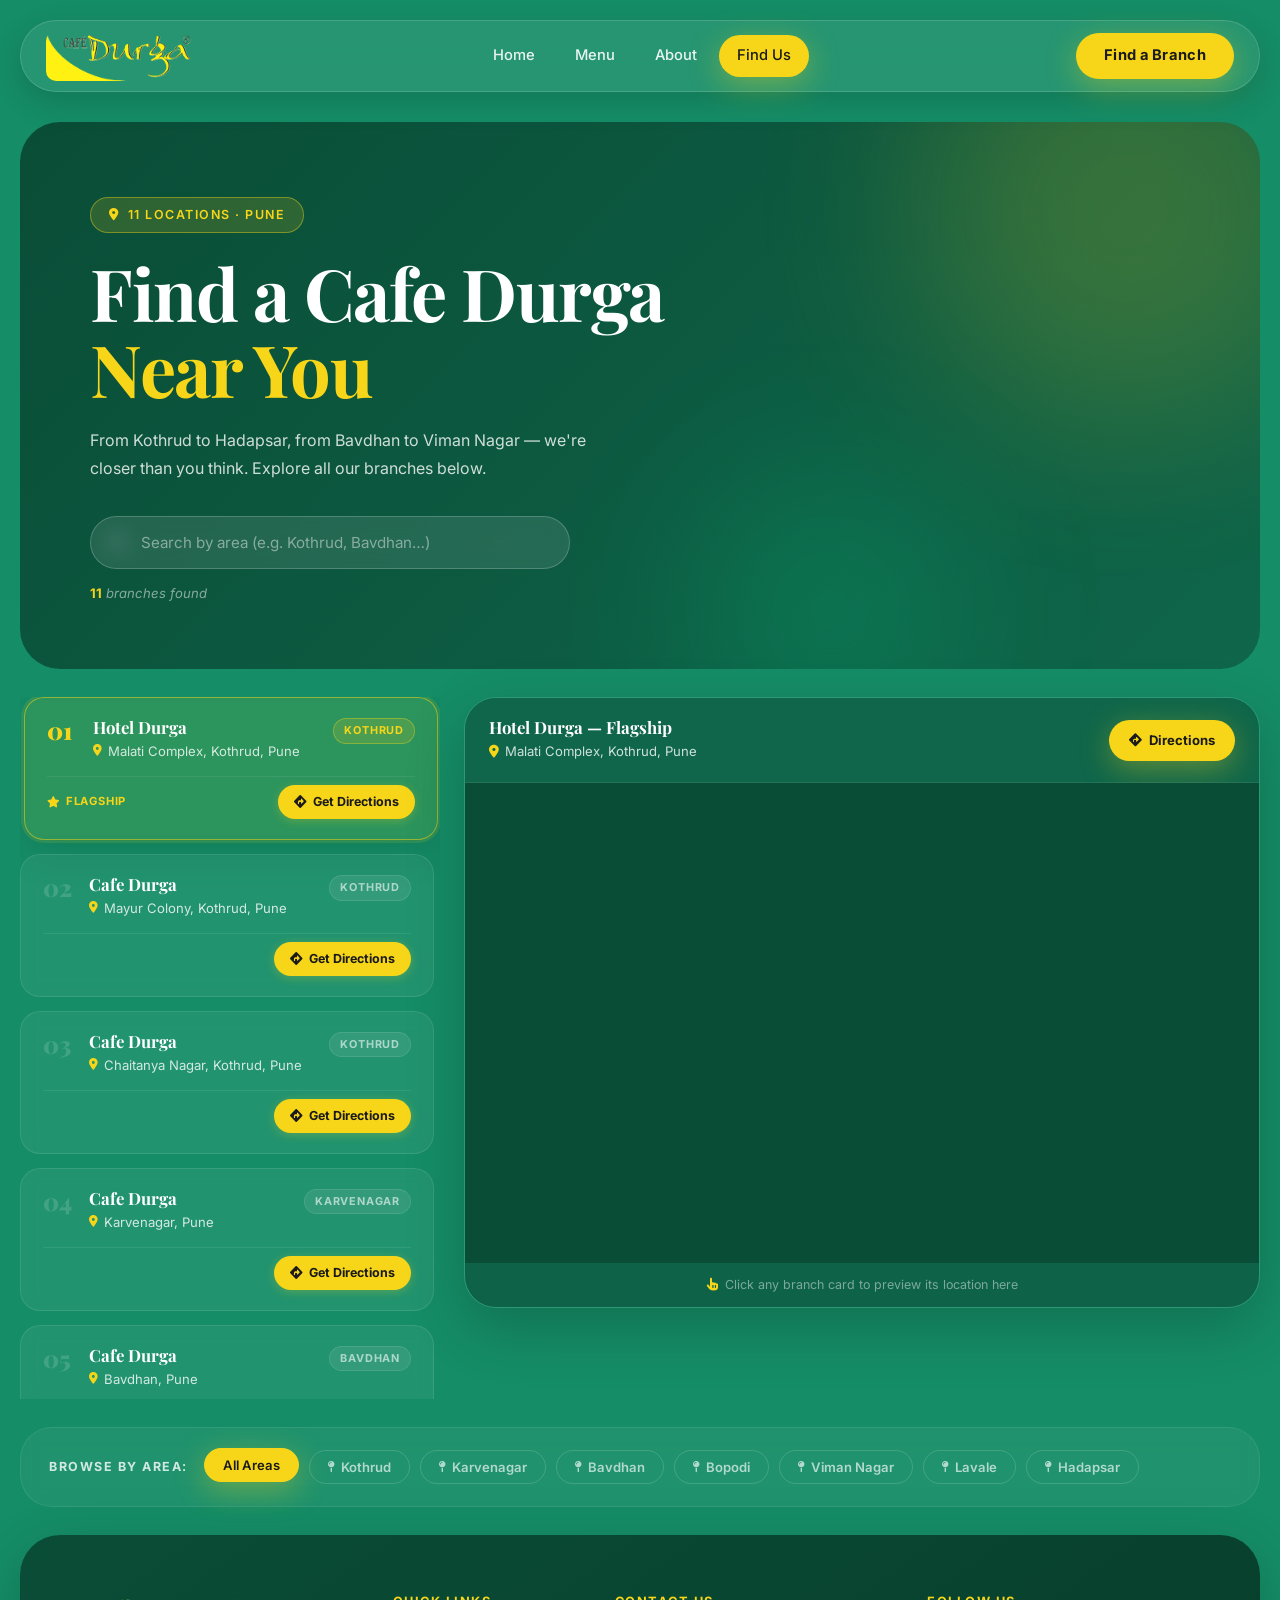
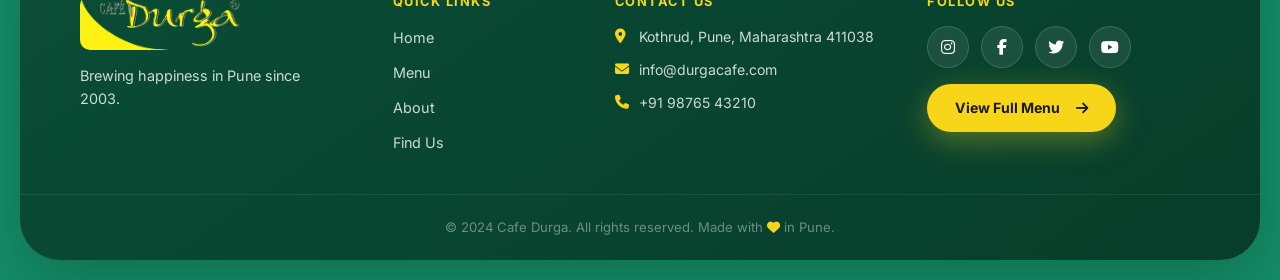
==== location.html @ ba6e6e76 "Fix location.html loading issues and branch card visibility" ====
<!DOCTYPE html>
<html lang="en">

<head>
    <meta charset="UTF-8">
    <meta name="viewport" content="width=device-width, initial-scale=1.0">
    <title>Find Us — Cafe Durga | 11 Branches Across Pune</title>
    <meta name="description"
        content="Find a Cafe Durga branch near you. We have 11 locations across Pune — Kothrud, Karvenagar, Bavdhan, Bopodi, Viman Nagar, Hadapsar and more.">
    <link rel="stylesheet" href="https://cdnjs.cloudflare.com/ajax/libs/font-awesome/6.4.0/css/all.min.css">
    <link rel="stylesheet" href="styles.css">
    <link rel="stylesheet" href="locations.css">
</head>

<body>

    <div class="container">

        <!-- HEADER -->
        <header class="top-header" id="topHeader">
            <div class="nav-logo">
                <img src="logo 2.png" alt="Cafe Durga Logo" onerror="this.src='images/cafe_durga_logo.png'">
            </div>
            <nav class="nav-links">
                <a href="index.html">Home</a>
                <a href="menu.html">Menu</a>
                <a href="index.html#about">About</a>
                <a href="locations.html" class="nav-active">Find Us</a>
            </nav>
            <a href="#branch-list" class="nav-btn">Find a Branch</a>
            <button class="mobile-menu-btn" id="mobileMenuBtn" aria-label="Open mobile menu">
                <i class="fa-solid fa-bars"></i>
            </button>
        </header>

        <!-- PAGE HERO -->
        <section class="loc-hero reveal">
            <div class="loc-hero-content">
                <span class="loc-hero-tag">
                    <i class="fa-solid fa-location-dot"></i> 11 Locations · Pune
                </span>
                <h1 class="loc-hero-title">Find a Cafe Durga<br><span class="yellow-text">Near You</span></h1>
                <p class="loc-hero-sub">
                    From Kothrud to Hadapsar, from Bavdhan to Viman Nagar — we're closer than you think. Explore all our branches below.
                </p>
                <!-- Search Bar -->
                <div class="loc-search-wrap">
                    <i class="fa-solid fa-magnifying-glass loc-search-icon"></i>
                    <input
                        type="text"
                        id="branchSearch"
                        class="loc-search-input"
                        placeholder="Search by area (e.g. Kothrud, Bavdhan…)"
                        autocomplete="off"
                    >
                    <button class="loc-search-clear" id="searchClear" aria-label="Clear search">
                        <i class="fa-solid fa-xmark"></i>
                    </button>
                </div>
                <p class="loc-branch-count"><span id="visibleCount">11</span> branches found</p>
            </div>
            <div class="loc-hero-orb orb-a"></div>
            <div class="loc-hero-orb orb-b"></div>
        </section>

        <!-- MAIN LAYOUT: MAP + BRANCH LIST -->
        <div class="loc-layout" id="branch-list">

            <!-- LEFT: BRANCH CARDS -->
            <aside class="branch-list" id="branchList">

                <div class="branch-card active reveal" data-index="0"
                    data-query="Hotel+Durga+Malati+Complex+Kothrud+Pune"
                    data-directions="Hotel Durga, Malati Complex, Kothrud, Pune"
                    data-area="Kothrud">
                    <div class="branch-card-header">
                        <div class="branch-number">01</div>
                        <div class="branch-info">
                            <h3>Hotel Durga</h3>
                            <p class="branch-address">
                                <i class="fa-solid fa-location-dot"></i>
                                Malati Complex, Kothrud, Pune
                            </p>
                        </div>
                        <span class="branch-area-tag">Kothrud</span>
                    </div>
                    <div class="branch-card-footer">
                        <span class="branch-hq-badge"><i class="fa-solid fa-star"></i> Flagship</span>
                        <a class="branch-directions-btn"
                            href="https://www.google.com/maps/dir/?api=1&destination=Hotel+Durga+Malati+Complex+Kothrud+Pune"
                            target="_blank" rel="noopener">
                            <i class="fa-solid fa-diamond-turn-right"></i> Get Directions
                        </a>
                    </div>
                </div>

                <div class="branch-card reveal" data-index="1"
                    data-query="Cafe+Durga+Mayur+Colony+Kothrud+Pune"
                    data-directions="Cafe Durga, Mayur Colony, Kothrud, Pune"
                    data-area="Kothrud">
                    <div class="branch-card-header">
                        <div class="branch-number">02</div>
                        <div class="branch-info">
                            <h3>Cafe Durga</h3>
                            <p class="branch-address">
                                <i class="fa-solid fa-location-dot"></i>
                                Mayur Colony, Kothrud, Pune
                            </p>
                        </div>
                        <span class="branch-area-tag">Kothrud</span>
                    </div>
                    <div class="branch-card-footer">
                        <a class="branch-directions-btn"
                            href="https://www.google.com/maps/dir/?api=1&destination=Cafe+Durga+Mayur+Colony+Kothrud+Pune"
                            target="_blank" rel="noopener">
                            <i class="fa-solid fa-diamond-turn-right"></i> Get Directions
                        </a>
                    </div>
                </div>

                <div class="branch-card reveal" data-index="2"
                    data-query="Cafe+Durga+Chaitanya+Nagar+Kothrud+Pune"
                    data-directions="Cafe Durga, Chaitanya Nagar, Kothrud, Pune"
                    data-area="Kothrud">
                    <div class="branch-card-header">
                        <div class="branch-number">03</div>
                        <div class="branch-info">
                            <h3>Cafe Durga</h3>
                            <p class="branch-address">
                                <i class="fa-solid fa-location-dot"></i>
                                Chaitanya Nagar, Kothrud, Pune
                            </p>
                        </div>
                        <span class="branch-area-tag">Kothrud</span>
                    </div>
                    <div class="branch-card-footer">
                        <a class="branch-directions-btn"
                            href="https://www.google.com/maps/dir/?api=1&destination=Cafe+Durga+Chaitanya+Nagar+Kothrud+Pune"
                            target="_blank" rel="noopener">
                            <i class="fa-solid fa-diamond-turn-right"></i> Get Directions
                        </a>
                    </div>
                </div>

                <div class="branch-card reveal" data-index="3"
                    data-query="Cafe+Durga+Karvenagar+Pune"
                    data-directions="Cafe Durga, Karvenagar, Pune"
                    data-area="Karvenagar">
                    <div class="branch-card-header">
                        <div class="branch-number">04</div>
                        <div class="branch-info">
                            <h3>Cafe Durga</h3>
                            <p class="branch-address">
                                <i class="fa-solid fa-location-dot"></i>
                                Karvenagar, Pune
                            </p>
                        </div>
                        <span class="branch-area-tag">Karvenagar</span>
                    </div>
                    <div class="branch-card-footer">
                        <a class="branch-directions-btn"
                            href="https://www.google.com/maps/dir/?api=1&destination=Cafe+Durga+Karvenagar+Pune"
                            target="_blank" rel="noopener">
                            <i class="fa-solid fa-diamond-turn-right"></i> Get Directions
                        </a>
                    </div>
                </div>

                <div class="branch-card reveal" data-index="4"
                    data-query="Cafe+Durga+Bavdhan+Pune"
                    data-directions="Cafe Durga, Bavdhan, Pune"
                    data-area="Bavdhan">
                    <div class="branch-card-header">
                        <div class="branch-number">05</div>
                        <div class="branch-info">
                            <h3>Cafe Durga</h3>
                            <p class="branch-address">
                                <i class="fa-solid fa-location-dot"></i>
                                Bavdhan, Pune
                            </p>
                        </div>
                        <span class="branch-area-tag">Bavdhan</span>
                    </div>
                    <div class="branch-card-footer">
                        <a class="branch-directions-btn"
                            href="https://www.google.com/maps/dir/?api=1&destination=Cafe+Durga+Bavdhan+Pune"
                            target="_blank" rel="noopener">
                            <i class="fa-solid fa-diamond-turn-right"></i> Get Directions
                        </a>
                    </div>
                </div>

                <div class="branch-card reveal" data-index="5"
                    data-query="Cafe+Durga+Rambaug+Colony+Kothrud+Pune"
                    data-directions="Cafe Durga, Rambaug Colony, Kothrud, Pune"
                    data-area="Kothrud">
                    <div class="branch-card-header">
                        <div class="branch-number">06</div>
                        <div class="branch-info">
                            <h3>Cafe Durga</h3>
                            <p class="branch-address">
                                <i class="fa-solid fa-location-dot"></i>
                                Rambaug Colony, Kothrud, Pune
                            </p>
                        </div>
                        <span class="branch-area-tag">Kothrud</span>
                    </div>
                    <div class="branch-card-footer">
                        <a class="branch-directions-btn"
                            href="https://www.google.com/maps/dir/?api=1&destination=Cafe+Durga+Rambaug+Colony+Kothrud+Pune"
                            target="_blank" rel="noopener">
                            <i class="fa-solid fa-diamond-turn-right"></i> Get Directions
                        </a>
                    </div>
                </div>

                <div class="branch-card reveal" data-index="6"
                    data-query="Cafe+Durga+Bopodi+Pune"
                    data-directions="Cafe Durga, Bopodi, Pune"
                    data-area="Bopodi">
                    <div class="branch-card-header">
                        <div class="branch-number">07</div>
                        <div class="branch-info">
                            <h3>Cafe Durga</h3>
                            <p class="branch-address">
                                <i class="fa-solid fa-location-dot"></i>
                                Bopodi, Pune
                            </p>
                        </div>
                        <span class="branch-area-tag">Bopodi</span>
                    </div>
                    <div class="branch-card-footer">
                        <a class="branch-directions-btn"
                            href="https://www.google.com/maps/dir/?api=1&destination=Cafe+Durga+Bopodi+Pune"
                            target="_blank" rel="noopener">
                            <i class="fa-solid fa-diamond-turn-right"></i> Get Directions
                        </a>
                    </div>
                </div>

                <div class="branch-card reveal" data-index="7"
                    data-query="Durga+Cafe+Viman+Nagar+Pune"
                    data-directions="Durga Cafe, Viman Nagar, Pune"
                    data-area="Viman Nagar">
                    <div class="branch-card-header">
                        <div class="branch-number">08</div>
                        <div class="branch-info">
                            <h3>Durga Cafe</h3>
                            <p class="branch-address">
                                <i class="fa-solid fa-location-dot"></i>
                                Viman Nagar, Pune
                            </p>
                        </div>
                        <span class="branch-area-tag">Viman Nagar</span>
                    </div>
                    <div class="branch-card-footer">
                        <a class="branch-directions-btn"
                            href="https://www.google.com/maps/dir/?api=1&destination=Durga+Cafe+Viman+Nagar+Pune"
                            target="_blank" rel="noopener">
                            <i class="fa-solid fa-diamond-turn-right"></i> Get Directions
                        </a>
                    </div>
                </div>

                <div class="branch-card reveal" data-index="8"
                    data-query="Cafe+Durga+Sahawas+Society+Karvenagar+Pune"
                    data-directions="Cafe Durga, Sahawas Society, Karvenagar, Pune"
                    data-area="Karvenagar">
                    <div class="branch-card-header">
                        <div class="branch-number">09</div>
                        <div class="branch-info">
                            <h3>Cafe Durga</h3>
                            <p class="branch-address">
                                <i class="fa-solid fa-location-dot"></i>
                                Sahawas Society, Karvenagar, Pune
                            </p>
                        </div>
                        <span class="branch-area-tag">Karvenagar</span>
                    </div>
                    <div class="branch-card-footer">
                        <a class="branch-directions-btn"
                            href="https://www.google.com/maps/dir/?api=1&destination=Cafe+Durga+Sahawas+Society+Karvenagar+Pune"
                            target="_blank" rel="noopener">
                            <i class="fa-solid fa-diamond-turn-right"></i> Get Directions
                        </a>
                    </div>
                </div>

                <div class="branch-card reveal" data-index="9"
                    data-query="Cafe+Durga+Symbiosis+Lavale+Road+Pune"
                    data-directions="Cafe Durga, Symbiosis Lavale Road, Pune"
                    data-area="Lavale">
                    <div class="branch-card-header">
                        <div class="branch-number">10</div>
                        <div class="branch-info">
                            <h3>Cafe Durga</h3>
                            <p class="branch-address">
                                <i class="fa-solid fa-location-dot"></i>
                                Symbiosis Lavale Road, Pune
                            </p>
                        </div>
                        <span class="branch-area-tag">Lavale</span>
                    </div>
                    <div class="branch-card-footer">
                        <a class="branch-directions-btn"
                            href="https://www.google.com/maps/dir/?api=1&destination=Cafe+Durga+Symbiosis+Lavale+Road+Pune"
                            target="_blank" rel="noopener">
                            <i class="fa-solid fa-diamond-turn-right"></i> Get Directions
                        </a>
                    </div>
                </div>

                <div class="branch-card reveal" data-index="10"
                    data-query="Cafe+Durga+Hadapsar+Pune"
                    data-directions="Cafe Durga, Hadapsar, Pune"
                    data-area="Hadapsar">
                    <div class="branch-card-header">
                        <div class="branch-number">11</div>
                        <div class="branch-info">
                            <h3>Cafe Durga</h3>
                            <p class="branch-address">
                                <i class="fa-solid fa-location-dot"></i>
                                Hadapsar, Pune
                            </p>
                        </div>
                        <span class="branch-area-tag">Hadapsar</span>
                    </div>
                    <div class="branch-card-footer">
                        <a class="branch-directions-btn"
                            href="https://www.google.com/maps/dir/?api=1&destination=Cafe+Durga+Hadapsar+Pune"
                            target="_blank" rel="noopener">
                            <i class="fa-solid fa-diamond-turn-right"></i> Get Directions
                        </a>
                    </div>
                </div>

                <!-- No results -->
                <div class="no-results" id="noResults" style="display:none;">
                    <i class="fa-solid fa-magnifying-glass-minus"></i>
                    <p>No branches found for "<span id="searchTerm"></span>"</p>
                    <small>Try searching for Kothrud, Bavdhan, Hadapsar etc.</small>
                </div>

            </aside>

            <!-- RIGHT: GOOGLE MAP -->
            <div class="map-panel">
                <div class="map-sticky">
                    <div class="map-header">
                        <div class="map-header-info">
                            <h3 id="mapBranchName">Hotel Durga — Flagship</h3>
                            <p id="mapBranchAddr"><i class="fa-solid fa-location-dot"></i> Malati Complex, Kothrud, Pune</p>
                        </div>
                        <a id="mapDirectionsLink"
                            href="https://www.google.com/maps/dir/?api=1&destination=Hotel+Durga+Malati+Complex+Kothrud+Pune"
                            target="_blank" rel="noopener" class="map-directions-pill">
                            <i class="fa-solid fa-diamond-turn-right"></i> Directions
                        </a>
                    </div>
                    <div class="map-frame-wrap">
                        <iframe
                            id="googleMapIframe"
                            title="Cafe Durga Location Map"
                            src="https://maps.google.com/maps?q=Hotel+Durga+Malati+Complex+Kothrud+Pune&output=embed&hl=en&z=16"
                            loading="lazy"
                            referrerpolicy="no-referrer-when-downgrade"
                            allowfullscreen>
                        </iframe>
                        <div class="map-loading-overlay" id="mapLoader">
                            <div class="map-spinner"></div>
                        </div>
                    </div>
                    <p class="map-tip">
                        <i class="fa-solid fa-hand-pointer"></i>
                        Click any branch card to preview its location here
                    </p>
                </div>
            </div>

        </div>

        <!-- AREA QUICK FILTER CHIPS -->
        <section class="area-chips-section reveal">
            <p class="area-chips-label">Browse by area:</p>
            <div class="area-chips">
                <button class="area-chip active" data-area="all" id="chip-all">All Areas</button>
                <button class="area-chip" data-area="Kothrud" id="chip-kothrud">
                    <i class="fa-solid fa-map-pin"></i> Kothrud
                </button>
                <button class="area-chip" data-area="Karvenagar" id="chip-karvenagar">
                    <i class="fa-solid fa-map-pin"></i> Karvenagar
                </button>
                <button class="area-chip" data-area="Bavdhan" id="chip-bavdhan">
                    <i class="fa-solid fa-map-pin"></i> Bavdhan
                </button>
                <button class="area-chip" data-area="Bopodi" id="chip-bopodi">
                    <i class="fa-solid fa-map-pin"></i> Bopodi
                </button>
                <button class="area-chip" data-area="Viman Nagar" id="chip-viman">
                    <i class="fa-solid fa-map-pin"></i> Viman Nagar
                </button>
                <button class="area-chip" data-area="Lavale" id="chip-lavale">
                    <i class="fa-solid fa-map-pin"></i> Lavale
                </button>
                <button class="area-chip" data-area="Hadapsar" id="chip-hadapsar">
                    <i class="fa-solid fa-map-pin"></i> Hadapsar
                </button>
            </div>
        </section>

        <!-- FOOTER -->
        <footer class="site-footer">
            <div class="footer-top reveal">
                <div class="footer-brand">
                    <img src="logo 2.png" alt="Cafe Durga Logo" class="footer-logo"
                        onerror="this.src='images/cafe_durga_logo.png'">
                    <p class="footer-tagline">Brewing happiness in Pune since 2003.</p>
                </div>
                <div class="footer-links-group">
                    <h5>Quick Links</h5>
                    <a href="index.html">Home</a>
                    <a href="menu.html">Menu</a>
                    <a href="index.html#about">About</a>
                    <a href="locations.html">Find Us</a>
                </div>
                <div class="footer-contact-group">
                    <h5>Contact Us</h5>
                    <p><i class="fa-solid fa-location-dot"></i> Kothrud, Pune, Maharashtra 411038</p>
                    <p><i class="fa-solid fa-envelope"></i> info@durgacafe.com</p>
                    <p><i class="fa-solid fa-phone"></i> +91 98765 43210</p>
                </div>
                <div class="footer-social-group">
                    <h5>Follow Us</h5>
                    <div class="social-icons">
                        <a href="#" class="social-circle" aria-label="Instagram"><i class="fa-brands fa-instagram"></i></a>
                        <a href="#" class="social-circle" aria-label="Facebook"><i class="fa-brands fa-facebook-f"></i></a>
                        <a href="#" class="social-circle" aria-label="Twitter"><i class="fa-brands fa-twitter"></i></a>
                        <a href="#" class="social-circle" aria-label="YouTube"><i class="fa-brands fa-youtube"></i></a>
                    </div>
                    <a href="menu.html" class="btn-footer">View Full Menu
                        <i class="fa-solid fa-arrow-right" style="margin-left: 8px;"></i></a>
                </div>
            </div>
            <div class="footer-bottom">
                <p>&copy; 2024 Cafe Durga. All rights reserved. Made with
                    <i class="fa-solid fa-heart" style="color:#F7D619;"></i> in Pune.
                </p>
            </div>
        </footer>

    </div>

    <!-- Mobile Navigation Overlay -->
    <div class="mobile-nav-overlay" id="mobileNavOverlay" style="display: none;">
        <div class="mobile-links">
            <button class="close-mobile-nav" id="closeMobileNav">&times;</button>
            <a href="index.html">Home</a>
            <a href="menu.html">Menu</a>
            <a href="index.html#about">About</a>
            <a href="locations.html">Find Us</a>
        </div>
    </div>

    <!-- Back to Top Button -->
    <button class="back-to-top" id="backToTop" aria-label="Back to top">
        <i class="fa-solid fa-chevron-up"></i>
    </button>

    <script src="app.js"></script>
    <script src="locations.js"></script>
</body>

</html>
---- styles.css ----
/* ==========================================================================
   CAFE DURGA — PREMIUM REDESIGN v2.0
   ========================================================================== */

@import url('https://fonts.googleapis.com/css2?family=Inter:wght@300;400;500;600;700&family=Playfair+Display:ital,wght@0,400;0,600;0,700;0,900;1,400;1,700&display=swap');

:root {
    --bg-main: #158D66;
    --brand-yellow: #F7D619;
    --brand-yellow-dark: #d4b800;

    --text-light: #ffffff;
    --text-muted: rgba(255, 255, 255, 0.80);
    --text-dark: #1a1a1a;

    --card-bg-light: #ffffff;
    --card-bg-dark: #0f664a;
    --card-bg-darker: #0a4d37;

    --font-heading: 'Playfair Display', serif;
    --font-body: 'Inter', sans-serif;

    --border-radius-xl: 40px;
    --border-radius-lg: 32px;
    --border-radius-md: 20px;
    --border-radius-sm: 12px;
    --border-radius-pill: 100px;

    --shadow-soft: 0 10px 40px rgba(0, 0, 0, 0.12);
    --shadow-medium: 0 20px 60px rgba(0, 0, 0, 0.2);
    --shadow-strong: 0 30px 80px rgba(0, 0, 0, 0.35);
    --shadow-yellow: 0 8px 30px rgba(247, 214, 25, 0.35);

    --transition-smooth: all 0.35s cubic-bezier(0.25, 0.46, 0.45, 0.94);
    --transition-bounce: all 0.4s cubic-bezier(0.175, 0.885, 0.32, 1.275);
}

/* =========================================
   RESET & BASE
   ========================================= */
* {
    margin: 0;
    padding: 0;
    box-sizing: border-box;
}

html {
    scroll-behavior: smooth;
}

body {
    font-family: var(--font-body);
    color: var(--text-light);
    background-color: var(--bg-main);
    line-height: 1.6;
    padding: 20px;
    overflow-x: hidden;
}

a {
    text-decoration: none;
    color: inherit;
}

ul {
    list-style: none;
}

.container {
    max-width: 1400px;
    margin: 0 auto;
}

/* =========================================
   TYPOGRAPHY
   ========================================= */
h1, h2, h3, h4, h5 {
    font-family: var(--font-heading);
    font-weight: 700;
    line-height: 1.15;
}

/* =========================================
   SCROLL REVEAL ANIMATION
   ========================================= */
.reveal {
    opacity: 0;
    transform: translateY(30px);
    transition: opacity 0.7s ease, transform 0.7s ease;
}

.reveal.visible {
    opacity: 1;
    transform: translateY(0);
}

/* =========================================
   NAVIGATION (HEADER)
   ========================================= */
.top-header {
    position: sticky;
    top: 10px;
    z-index: 1000;
    display: flex;
    justify-content: space-between;
    align-items: center;
    padding: 10px 25px;
    background: rgba(255, 255, 255, 0.08);
    backdrop-filter: blur(20px);
    -webkit-backdrop-filter: blur(20px);
    border: 1px solid rgba(255, 255, 255, 0.15);
    border-radius: var(--border-radius-pill);
    box-shadow: 0 10px 30px rgba(0, 0, 0, 0.15);
    margin-bottom: 30px;
    transition: var(--transition-smooth);
}

.top-header.scrolled {
    background: rgba(15, 102, 74, 0.92);
    border: 1px solid rgba(255, 255, 255, 0.1);
    box-shadow: 0 15px 50px rgba(0, 0, 0, 0.25);
}

.nav-logo {
    display: flex;
    align-items: center;
}

.nav-logo img {
    height: 50px;
    object-fit: contain;
    border-radius: 10px;
    transition: var(--transition-bounce);
}

.nav-logo img:hover {
    transform: scale(1.08);
}

.nav-links {
    display: flex;
    gap: 4px;
}

.nav-links a {
    font-size: 0.92rem;
    font-weight: 500;
    color: rgba(255, 255, 255, 0.9);
    padding: 9px 18px;
    border-radius: var(--border-radius-pill);
    transition: var(--transition-smooth);
    position: relative;
}

.nav-links a:hover {
    color: var(--text-dark);
    background-color: var(--brand-yellow);
    box-shadow: var(--shadow-yellow);
    transform: translateY(-2px);
}

.nav-btn {
    background-color: var(--brand-yellow);
    color: var(--text-dark);
    padding: 11px 28px;
    border-radius: var(--border-radius-pill);
    font-size: 0.92rem;
    font-weight: 700;
    transition: var(--transition-bounce);
    box-shadow: var(--shadow-yellow);
    letter-spacing: 0.3px;
}

.nav-btn:hover {
    background-color: #fff;
    color: var(--text-dark);
    transform: scale(1.06) translateY(-2px);
    box-shadow: 0 8px 30px rgba(255, 255, 255, 0.35);
}

.mobile-menu-btn {
    display: none;
    background: none;
    border: none;
    font-size: 1.4rem;
    cursor: pointer;
    color: var(--text-light);
    padding: 8px;
}

/* =========================================
   HERO SECTION
   ========================================= */
.hero-wrapper {
    position: relative;
    width: 100%;
    height: 88vh;
    min-height: 550px;
    border-radius: var(--border-radius-xl);
    overflow: hidden;
    margin-bottom: 24px;
    background-color: var(--card-bg-dark);
}

.hero-bg-image {
    position: absolute;
    top: 0;
    left: 0;
    width: 100%;
    height: 100%;
    object-fit: cover;
    opacity: 0.55;
    transform: scale(1.05);
    transition: transform 8s ease;
}

.hero-wrapper:hover .hero-bg-image {
    transform: scale(1.0);
}

.hero-overlay {
    position: absolute;
    top: 0; left: 0;
    width: 100%; height: 100%;
    background: linear-gradient(
        125deg,
        rgba(10, 60, 40, 0.92) 0%,
        rgba(15, 102, 74, 0.65) 45%,
        rgba(10, 60, 40, 0.3) 100%
    );
}

/* Decorative glowing orbs */
.hero-orb {
    position: absolute;
    border-radius: 50%;
    filter: blur(80px);
    opacity: 0.25;
    pointer-events: none;
}

.hero-orb-1 {
    width: 400px;
    height: 400px;
    background: var(--brand-yellow);
    top: -100px;
    right: 100px;
    animation: orbFloat 8s ease-in-out infinite;
}

.hero-orb-2 {
    width: 300px;
    height: 300px;
    background: #00ffaa;
    bottom: -50px;
    right: 30%;
    animation: orbFloat 10s ease-in-out infinite reverse;
}

@keyframes orbFloat {
    0%, 100% { transform: translateY(0) scale(1); }
    50% { transform: translateY(-30px) scale(1.1); }
}

.hero-content {
    position: relative;
    z-index: 10;
    display: flex;
    flex-direction: column;
    justify-content: center;
    height: 100%;
    max-width: 680px;
    padding-left: 70px;
    color: #fff;
}

.hero-tag {
    background: rgba(247, 214, 25, 0.2);
    border: 1px solid rgba(247, 214, 25, 0.5);
    color: var(--brand-yellow);
    padding: 7px 18px;
    border-radius: var(--border-radius-pill);
    font-size: 0.78rem;
    letter-spacing: 1.5px;
    text-transform: uppercase;
    font-weight: 600;
    display: inline-flex;
    align-items: center;
    align-self: flex-start;
    margin-bottom: 24px;
    backdrop-filter: blur(8px);
}

.hero-title {
    font-size: 6rem;
    margin-bottom: 24px;
    letter-spacing: -2px;
    line-height: 1.0;
}

.hero-static {
    display: block;
    color: var(--text-light);
}

.hero-animated-word {
    display: block;
    color: var(--brand-yellow);
    transition: opacity 0.4s ease, transform 0.4s ease;
    min-height: 1.1em;
}

.hero-animated-word.fade-out {
    opacity: 0;
    transform: translateY(10px);
}

.hero-subtitle {
    font-size: 1.05rem;
    font-weight: 300;
    line-height: 1.85;
    margin-bottom: 44px;
    opacity: 0.88;
    font-family: var(--font-body);
    max-width: 520px;
}

.hero-cta-group {
    display: flex;
    gap: 16px;
    align-items: center;
    flex-wrap: wrap;
}

.btn-primary {
    background-color: var(--brand-yellow);
    color: var(--text-dark);
    padding: 16px 36px;
    border-radius: var(--border-radius-pill);
    font-size: 0.95rem;
    font-weight: 700;
    display: inline-flex;
    align-items: center;
    gap: 10px;
    transition: var(--transition-bounce);
    box-shadow: var(--shadow-yellow);
}

.btn-primary:hover {
    transform: translateY(-4px) scale(1.04);
    background-color: #fff;
    box-shadow: 0 12px 35px rgba(255, 255, 255, 0.35);
}

.btn-outline {
    background: rgba(255, 255, 255, 0.08);
    color: #fff;
    padding: 16px 36px;
    border-radius: var(--border-radius-pill);
    font-size: 0.95rem;
    font-weight: 600;
    display: inline-flex;
    align-items: center;
    gap: 10px;
    border: 1.5px solid rgba(255, 255, 255, 0.35);
    transition: var(--transition-smooth);
    backdrop-filter: blur(8px);
}

.btn-outline:hover {
    background: rgba(255, 255, 255, 0.18);
    border-color: rgba(255, 255, 255, 0.6);
    transform: translateY(-4px);
}

/* Scroll Indicator */
.scroll-indicator {
    position: absolute;
    bottom: 35px;
    left: 50%;
    transform: translateX(-50%);
    z-index: 10;
    display: flex;
    flex-direction: column;
    align-items: center;
    gap: 6px;
    color: rgba(255, 255, 255, 0.6);
    font-size: 0.72rem;
    letter-spacing: 2px;
    text-transform: uppercase;
    font-weight: 500;
}

.scroll-chevrons {
    display: flex;
    flex-direction: column;
    align-items: center;
    gap: -4px;
}

.scroll-chevrons i:nth-child(1) {
    animation: scrollBounce 1.5s ease-in-out infinite;
    opacity: 0.4;
    font-size: 0.85rem;
}

.scroll-chevrons i:nth-child(2) {
    animation: scrollBounce 1.5s ease-in-out infinite 0.25s;
    opacity: 0.7;
    font-size: 0.85rem;
}

@keyframes scrollBounce {
    0%, 100% { transform: translateY(0); opacity: 0.4; }
    50% { transform: translateY(5px); opacity: 1; }
}

/* =========================================
   STATS BAR
   ========================================= */
.stats-bar {
    display: flex;
    justify-content: space-around;
    align-items: center;
    background: rgba(255, 255, 255, 0.07);
    backdrop-filter: blur(16px);
    border: 1px solid rgba(255, 255, 255, 0.12);
    border-radius: var(--border-radius-lg);
    padding: 30px 40px;
    margin-bottom: 24px;
    box-shadow: var(--shadow-soft);
}

.stat-item {
    text-align: center;
    flex: 1;
}

.stat-number {
    font-family: var(--font-heading);
    font-size: 3rem;
    font-weight: 900;
    color: var(--brand-yellow);
    display: inline-block;
    line-height: 1;
}

.stat-suffix {
    font-family: var(--font-heading);
    font-size: 2rem;
    font-weight: 700;
    color: var(--brand-yellow);
    line-height: 1;
}

.stat-label {
    font-size: 0.82rem;
    color: var(--text-muted);
    text-transform: uppercase;
    letter-spacing: 1px;
    margin-top: 8px;
    font-weight: 500;
}

.stat-divider {
    width: 1px;
    height: 55px;
    background: rgba(255, 255, 255, 0.15);
}

/* =========================================
   MENU TEASER GRID (BENTO ROW 1)
   ========================================= */
.bento-grid-4 {
    display: grid;
    grid-template-columns: repeat(4, 1fr);
    gap: 20px;
    margin-bottom: 20px;
}

.bento-grid-3 {
    display: grid;
    grid-template-columns: repeat(3, 1fr);
    gap: 20px;
    margin-bottom: 24px;
}

.bento-card {
    border-radius: var(--border-radius-lg);
    overflow: hidden;
    position: relative;
    aspect-ratio: 4/5;
    background-color: var(--card-bg-dark);
    display: flex;
    flex-direction: column;
    justify-content: flex-end;
    padding: 24px;
    box-shadow: var(--shadow-soft);
    transition: var(--transition-smooth);
}

.bento-card:hover {
    transform: translateY(-6px);
    box-shadow: var(--shadow-medium);
}

.bento-card-dark {
    background: linear-gradient(145deg, var(--card-bg-dark), var(--card-bg-darker));
    color: #fff;
    justify-content: flex-end;
}

.bento-card img {
    position: absolute;
    top: 0;
    left: 0;
    width: 100%;
    height: 100%;
    object-fit: cover;
    transition: transform 0.6s ease;
}

.bento-card:hover img {
    transform: scale(1.08);
}

.bento-card-overlay {
    position: absolute;
    top: 0; left: 0;
    width: 100%; height: 100%;
    background: linear-gradient(to top, rgba(0,0,0,0.85) 0%, rgba(0,0,0,0.1) 55%, transparent 100%);
    z-index: 1;
}

.bento-card-content {
    position: relative;
    z-index: 2;
}

/* Menu Intro Card */
.menu-intro-content {
    position: relative;
    z-index: 2;
    display: flex;
    flex-direction: column;
    height: 100%;
    justify-content: flex-end;
}

.menu-eyebrow {
    font-size: 0.72rem;
    text-transform: uppercase;
    letter-spacing: 2px;
    color: var(--brand-yellow);
    font-weight: 600;
    margin-bottom: 10px;
    display: block;
}

.bento-card-dark .bento-card-title {
    font-size: 2.8rem;
    color: var(--text-light);
    margin-bottom: 12px;
    line-height: 1.0;
}

.menu-intro-desc {
    color: var(--text-muted);
    font-size: 0.88rem;
    margin-bottom: 20px;
    line-height: 1.6;
}

.btn-menu-more {
    background: var(--brand-yellow);
    color: var(--text-dark);
    padding: 10px 20px;
    border-radius: var(--border-radius-pill);
    font-size: 0.82rem;
    font-weight: 700;
    display: inline-flex;
    align-items: center;
    gap: 8px;
    align-self: flex-start;
    transition: var(--transition-bounce);
}

.btn-menu-more:hover {
    background: #fff;
    transform: scale(1.05);
}

/* Food Card Details */
.bento-card-title {
    font-size: 1.4rem;
    color: #fff;
    margin-bottom: 4px;
}

.food-badge {
    display: inline-block;
    background: var(--brand-yellow);
    color: var(--text-dark);
    font-size: 0.68rem;
    font-weight: 700;
    padding: 3px 10px;
    border-radius: var(--border-radius-pill);
    text-transform: uppercase;
    letter-spacing: 0.8px;
    margin-bottom: 8px;
}

.food-desc {
    font-size: 0.82rem;
    color: rgba(255, 255, 255, 0.75);
    margin-bottom: 10px;
    line-height: 1.5;
}

.food-price {
    display: inline-block;
    font-size: 1.1rem;
    font-weight: 700;
    color: var(--brand-yellow);
    font-family: var(--font-body);
}

/* =========================================
   ABOUT & AWARDS BENTO (BENTO ROW 2)
   ========================================= */
.bento-grid-mixed {
    display: grid;
    grid-template-columns: 1.4fr 1fr 1fr;
    grid-template-rows: auto auto;
    gap: 20px;
    margin-bottom: 24px;
}

.bento-large-image {
    grid-column: 1 / 2;
    grid-row: 1 / 3;
    display: flex;
    justify-content: center;
    align-items: center;
    background: rgba(255, 255, 255, 0.05);
    border-radius: var(--border-radius-lg);
    min-height: 520px;
    box-shadow: var(--shadow-soft);
    border: 1px solid rgba(255, 255, 255, 0.08);
    overflow: hidden;
}

/* Glowing ring wrapper */
.logo-ring-wrapper {
    position: relative;
    width: 340px;
    height: 340px;
    display: flex;
    align-items: center;
    justify-content: center;
}

.logo-ring-wrapper::before {
    content: '';
    position: absolute;
    inset: -8px;
    border-radius: 50%;
    background: conic-gradient(
        var(--brand-yellow) 0%,
        transparent 30%,
        var(--brand-yellow) 60%,
        transparent 80%,
        var(--brand-yellow) 100%
    );
    animation: spinRing 6s linear infinite;
    opacity: 0.7;
}

.logo-ring-wrapper::after {
    content: '';
    position: absolute;
    inset: -2px;
    border-radius: 50%;
    background: var(--bg-main);
}

@keyframes spinRing {
    from { transform: rotate(0deg); }
    to { transform: rotate(360deg); }
}

.logo-ring-wrapper img {
    width: 100%;
    height: 100%;
    object-fit: cover;
    border-radius: 50%;
    position: relative;
    z-index: 1;
    box-shadow: var(--shadow-strong);
    transition: var(--transition-smooth);
}

.logo-ring-wrapper img:hover {
    transform: scale(1.04);
}

/* About Text Card */
.bento-text-card {
    background-color: var(--card-bg-light);
    border-radius: var(--border-radius-lg);
    padding: 44px;
    display: flex;
    flex-direction: column;
    justify-content: center;
    box-shadow: var(--shadow-soft);
    transition: var(--transition-smooth);
}

.bento-text-card:hover {
    transform: translateY(-4px);
    box-shadow: var(--shadow-medium);
}

.about-eyebrow {
    display: inline-flex;
    align-items: center;
    gap: 8px;
    font-size: 0.78rem;
    text-transform: uppercase;
    letter-spacing: 2px;
    color: var(--bg-main);
    font-weight: 700;
    margin-bottom: 16px;
    background: rgba(21, 141, 102, 0.1);
    padding: 6px 14px;
    border-radius: var(--border-radius-pill);
    align-self: flex-start;
}

.bento-text-card h2 {
    font-size: 2.6rem;
    margin-bottom: 20px;
    color: var(--text-dark);
    line-height: 1.1;
}

.bento-text-card p {
    color: rgba(0,0,0,0.62);
    font-size: 0.92rem;
    margin-bottom: 14px;
    line-height: 1.75;
}

.about-tags {
    display: flex;
    flex-wrap: wrap;
    gap: 10px;
    margin-top: 8px;
}

.about-tag {
    display: inline-flex;
    align-items: center;
    gap: 6px;
    font-size: 0.78rem;
    font-weight: 600;
    color: var(--bg-main);
    background: rgba(21, 141, 102, 0.1);
    border: 1px solid rgba(21, 141, 102, 0.25);
    padding: 6px 14px;
    border-radius: var(--border-radius-pill);
}

.about-tag i {
    font-size: 0.7rem;
}

/* Awards Cards */
.bento-dark-text-card {
    background-color: var(--card-bg-dark);
    color: var(--text-light);
    border-radius: var(--border-radius-lg);
    padding: 36px;
    display: flex;
    flex-direction: column;
    justify-content: center;
    position: relative;
    overflow: hidden;
    box-shadow: var(--shadow-soft);
    transition: var(--transition-smooth);
}

.bento-dark-text-card:hover {
    transform: translateY(-5px);
    box-shadow: var(--shadow-medium);
}

/* shimmer effect on hover */
.bento-dark-text-card::before {
    content: '';
    position: absolute;
    top: -50%;
    left: -60%;
    width: 60%;
    height: 200%;
    background: linear-gradient(
        90deg,
        transparent,
        rgba(255, 255, 255, 0.06),
        transparent
    );
    transform: skewX(-20deg);
    transition: left 0.6s ease;
}

.bento-dark-text-card:hover::before {
    left: 130%;
}

.award-icon {
    font-size: 2rem;
    color: var(--brand-yellow);
    margin-bottom: 16px;
}

.bento-dark-text-card h4 {
    color: var(--brand-yellow);
    margin-bottom: 8px;
    font-family: var(--font-body);
    text-transform: uppercase;
    font-size: 0.73rem;
    letter-spacing: 1.5px;
    font-weight: 700;
}

.bento-dark-text-card h3 {
    font-size: 1.5rem;
    margin-bottom: 14px;
    line-height: 1.25;
}

.bento-dark-text-card p {
    font-size: 0.88rem;
    color: var(--text-muted);
    line-height: 1.7;
}

.about-intro {
    grid-column: 2 / 4;
    grid-row: 1 / 2;
}

.award-primary {
    grid-column: 2 / 3;
    grid-row: 2 / 3;
}

.award-secondary {
    grid-column: 3 / 4;
    grid-row: 2 / 3;
    background: linear-gradient(135deg, var(--brand-yellow) 0%, #e8c800 100%);
}

.award-secondary .award-icon,
.award-secondary h4,
.award-secondary h3 {
    color: var(--text-dark);
}

.award-secondary p {
    color: rgba(0,0,0,0.65);
}

/* =========================================
   FOOTER
   ========================================= */
.site-footer {
    background: linear-gradient(145deg, var(--card-bg-darker), #073d2a);
    border-radius: var(--border-radius-xl);
    margin-top: 24px;
    overflow: hidden;
    box-shadow: var(--shadow-medium);
}

.footer-top {
    display: grid;
    grid-template-columns: 1.5fr 1fr 1.5fr 1.5fr;
    gap: 40px;
    padding: 60px 60px 40px;
    border-bottom: 1px solid rgba(255, 255, 255, 0.08);
}

.footer-brand {
    display: flex;
    flex-direction: column;
    gap: 14px;
}

.footer-logo {
    height: 55px;
    object-fit: contain;
    align-self: flex-start;
    border-radius: 10px;
}

.footer-tagline {
    color: var(--text-muted);
    font-size: 0.9rem;
    line-height: 1.6;
    max-width: 220px;
}

.footer-links-group,
.footer-contact-group,
.footer-social-group {
    display: flex;
    flex-direction: column;
    gap: 12px;
}

.footer-links-group h5,
.footer-contact-group h5,
.footer-social-group h5 {
    font-family: var(--font-body);
    font-weight: 700;
    font-size: 0.8rem;
    text-transform: uppercase;
    letter-spacing: 1.5px;
    color: var(--brand-yellow);
    margin-bottom: 4px;
}

.footer-links-group a {
    color: var(--text-muted);
    font-size: 0.9rem;
    transition: color 0.3s, transform 0.3s;
    display: inline-block;
}

.footer-links-group a:hover {
    color: var(--brand-yellow);
    transform: translateX(4px);
}

.footer-contact-group p {
    color: var(--text-muted);
    font-size: 0.88rem;
    display: flex;
    align-items: flex-start;
    gap: 10px;
    line-height: 1.5;
}

.footer-contact-group p i {
    color: var(--brand-yellow);
    margin-top: 3px;
    min-width: 14px;
}

.social-icons {
    display: flex;
    gap: 12px;
    margin-bottom: 4px;
}

.social-circle {
    width: 42px;
    height: 42px;
    border-radius: 50%;
    background: rgba(255, 255, 255, 0.08);
    border: 1px solid rgba(255, 255, 255, 0.15);
    color: var(--text-light);
    display: flex;
    justify-content: center;
    align-items: center;
    font-size: 1rem;
    transition: var(--transition-bounce);
}

.social-circle:hover {
    background: var(--brand-yellow);
    color: var(--text-dark);
    border-color: var(--brand-yellow);
    transform: scale(1.15) translateY(-3px);
    box-shadow: var(--shadow-yellow);
}

.btn-footer {
    background-color: var(--brand-yellow);
    color: var(--text-dark);
    padding: 13px 28px;
    border-radius: var(--border-radius-pill);
    font-weight: 700;
    font-size: 0.88rem;
    display: inline-flex;
    align-items: center;
    gap: 8px;
    transition: var(--transition-bounce);
    align-self: flex-start;
    box-shadow: var(--shadow-yellow);
}

.btn-footer:hover {
    background-color: #fff;
    transform: translateY(-3px) scale(1.04);
}

.footer-bottom {
    padding: 22px 60px;
    text-align: center;
}

.footer-bottom p {
    color: rgba(255, 255, 255, 0.4);
    font-size: 0.82rem;
}

/* =========================================
   BACK TO TOP BUTTON
   ========================================= */
.back-to-top {
    position: fixed;
    bottom: 35px;
    right: 35px;
    z-index: 999;
    width: 50px;
    height: 50px;
    background: var(--brand-yellow);
    color: var(--text-dark);
    border: none;
    border-radius: 50%;
    font-size: 1.1rem;
    cursor: pointer;
    display: flex;
    align-items: center;
    justify-content: center;
    box-shadow: var(--shadow-yellow);
    opacity: 0;
    transform: translateY(20px);
    transition: var(--transition-bounce);
    pointer-events: none;
}

.back-to-top.visible {
    opacity: 1;
    transform: translateY(0);
    pointer-events: all;
}

.back-to-top:hover {
    transform: translateY(-4px) scale(1.1);
    background: #fff;
    box-shadow: 0 10px 30px rgba(255, 255, 255, 0.3);
}

/* =========================================
   MOBILE NAVIGATION
   ========================================= */
.mobile-nav-overlay {
    display: none;
    position: fixed;
    top: 0;
    left: 0;
    width: 100%;
    height: 100vh;
    z-index: 2000;
}

.mobile-links {
    display: flex;
    flex-direction: column;
    gap: 20px;
    align-items: center;
    justify-content: center;
    height: 100%;
    background: linear-gradient(160deg, var(--card-bg-darker), var(--card-bg-dark));
    position: relative;
    animation: fadeInMenu 0.3s ease-in-out;
}

@keyframes fadeInMenu {
    from { opacity: 0; transform: scale(0.97); }
    to { opacity: 1; transform: scale(1); }
}

.mobile-links a {
    font-size: 2.2rem;
    font-family: var(--font-heading);
    color: var(--text-light);
    text-decoration: none;
    transition: color 0.3s, transform 0.3s;
}

.mobile-links a:hover {
    color: var(--brand-yellow);
    transform: scale(1.05);
}

.close-mobile-nav {
    position: absolute;
    top: 20px;
    right: 30px;
    background: none;
    border: none;
    font-size: 3rem;
    color: var(--text-light);
    cursor: pointer;
    transition: color 0.3s, transform 0.3s;
    line-height: 1;
}

.close-mobile-nav:hover {
    color: var(--brand-yellow);
    transform: rotate(90deg);
}

/* =========================================
   RESPONSIVE
   ========================================= */
@media (max-width: 1100px) {
    .bento-grid-4 {
        grid-template-columns: repeat(2, 1fr);
    }
    .bento-grid-3 {
        grid-template-columns: repeat(2, 1fr);
    }
    .bento-grid-mixed {
        grid-template-columns: 1fr;
    }
    .bento-large-image {
        grid-column: 1 / 2;
        grid-row: auto;
        min-height: 380px;
    }
    .about-intro,
    .award-primary,
    .award-secondary {
        grid-column: 1 / -1;
        grid-row: auto;
    }
    .hero-title {
        font-size: 4rem;
    }
    .footer-top {
        grid-template-columns: 1fr 1fr;
        gap: 30px;
        padding: 40px;
    }
    .stats-bar {
        flex-wrap: wrap;
        gap: 20px;
    }
    .stat-divider {
        display: none;
    }
    .stat-item {
        flex: 0 0 40%;
    }
}

@media (max-width: 768px) {
    body { padding: 12px; }

    .nav-links, .nav-btn { display: none; }
    .mobile-menu-btn { display: block; }

    .hero-content {
        padding-left: 30px;
        padding-right: 30px;
    }
    .hero-title {
        font-size: 3rem;
    }
    .hero-cta-group {
        flex-direction: column;
        align-items: flex-start;
    }

    .bento-grid-4,
    .bento-grid-3 {
        grid-template-columns: 1fr;
    }
    .bento-text-card h2 {
        font-size: 2rem;
    }
    .bento-text-card {
        padding: 30px;
    }
    .footer-top {
        grid-template-columns: 1fr;
        padding: 30px;
    }
    .footer-bottom {
        padding: 20px 30px;
    }
    .stat-item {
        flex: 0 0 45%;
    }
    .logo-ring-wrapper {
        width: 250px;
        height: 250px;
    }
}
---- locations.css ----
/* ==========================================================================
   CAFE DURGA — LOCATIONS PAGE STYLES (locations.css)
   ========================================================================== */

/* =========================================
   HERO
   ========================================= */
.loc-hero {
    position: relative;
    background: linear-gradient(135deg, var(--card-bg-darker) 0%, var(--card-bg-dark) 100%);
    border-radius: var(--border-radius-xl);
    padding: 75px 70px 65px;
    margin-bottom: 28px;
    overflow: hidden;
}

.loc-hero-content {
    position: relative;
    z-index: 2;
    max-width: 700px;
}

.loc-hero-tag {
    display: inline-flex;
    align-items: center;
    gap: 8px;
    background: rgba(247, 214, 25, 0.15);
    border: 1px solid rgba(247, 214, 25, 0.4);
    color: var(--brand-yellow);
    padding: 7px 18px;
    border-radius: var(--border-radius-pill);
    font-size: 0.78rem;
    font-weight: 600;
    letter-spacing: 1.5px;
    text-transform: uppercase;
    margin-bottom: 22px;
    display: inline-flex;
}

.loc-hero-title {
    font-size: 4.5rem;
    line-height: 1.05;
    color: var(--text-light);
    margin-bottom: 20px;
    letter-spacing: -1.5px;
}

.yellow-text {
    color: var(--brand-yellow);
}

.loc-hero-sub {
    font-size: 1rem;
    color: var(--text-muted);
    line-height: 1.75;
    max-width: 540px;
    margin-bottom: 34px;
}

/* Search Bar */
.loc-search-wrap {
    position: relative;
    max-width: 480px;
    margin-bottom: 14px;
}

.loc-search-icon {
    position: absolute;
    left: 20px;
    top: 50%;
    transform: translateY(-50%);
    color: rgba(255, 255, 255, 0.5);
    font-size: 0.95rem;
    pointer-events: none;
}

.loc-search-input {
    width: 100%;
    padding: 16px 50px 16px 50px;
    background: rgba(255, 255, 255, 0.1);
    border: 1.5px solid rgba(255, 255, 255, 0.2);
    border-radius: var(--border-radius-pill);
    color: var(--text-light);
    font-size: 0.95rem;
    font-family: var(--font-body);
    backdrop-filter: blur(10px);
    transition: var(--transition-smooth);
    outline: none;
}

.loc-search-input::placeholder {
    color: rgba(255, 255, 255, 0.45);
}

.loc-search-input:focus {
    background: rgba(255, 255, 255, 0.15);
    border-color: var(--brand-yellow);
    box-shadow: 0 0 0 4px rgba(247, 214, 25, 0.15);
}

.loc-search-clear {
    position: absolute;
    right: 16px;
    top: 50%;
    transform: translateY(-50%);
    background: rgba(255, 255, 255, 0.15);
    border: none;
    color: rgba(255, 255, 255, 0.7);
    width: 28px;
    height: 28px;
    border-radius: 50%;
    cursor: pointer;
    font-size: 0.8rem;
    display: flex;
    align-items: center;
    justify-content: center;
    transition: var(--transition-smooth);
    opacity: 0;
    pointer-events: none;
}

.loc-search-clear.visible {
    opacity: 1;
    pointer-events: all;
}

.loc-search-clear:hover {
    background: rgba(255, 255, 255, 0.3);
    color: #fff;
}

.loc-branch-count {
    font-size: 0.82rem;
    color: rgba(255, 255, 255, 0.5);
    font-style: italic;
}

.loc-branch-count span {
    color: var(--brand-yellow);
    font-weight: 700;
    font-style: normal;
}

/* Decorative orbs */
.loc-hero-orb {
    position: absolute;
    border-radius: 50%;
    filter: blur(90px);
    pointer-events: none;
    opacity: 0.18;
}

.orb-a {
    width: 420px;
    height: 420px;
    background: var(--brand-yellow);
    top: -120px;
    right: -80px;
}

.orb-b {
    width: 240px;
    height: 240px;
    background: #00ffa2;
    bottom: -60px;
    right: 25%;
}

/* =========================================
   MAIN LAYOUT
   ========================================= */
.loc-layout {
    display: grid;
    grid-template-columns: 420px 1fr;
    gap: 24px;
    margin-bottom: 28px;
    align-items: start;
}

/* =========================================
   BRANCH LIST (LEFT PANEL)
   ========================================= */
.branch-list {
    display: flex;
    flex-direction: column;
    gap: 14px;
    max-height: 78vh;
    overflow-y: auto;
    padding-right: 6px;
    scrollbar-width: thin;
    scrollbar-color: rgba(247, 214, 25, 0.3) transparent;
}

.branch-list::-webkit-scrollbar {
    width: 4px;
}

.branch-list::-webkit-scrollbar-track {
    background: transparent;
}

.branch-list::-webkit-scrollbar-thumb {
    background: rgba(247, 214, 25, 0.3);
    border-radius: 10px;
}

.branch-card {
    background: rgba(255, 255, 255, 0.06);
    border: 1.5px solid rgba(255, 255, 255, 0.1);
    border-radius: var(--border-radius-md);
    padding: 20px 22px;
    cursor: pointer;
    transition: var(--transition-smooth);
    backdrop-filter: blur(8px);
    display: flex;
    flex-direction: column;
    gap: 14px;
}

.branch-card:hover {
    background: rgba(255, 255, 255, 0.1);
    border-color: rgba(255, 255, 255, 0.25);
    transform: translateX(4px);
    box-shadow: var(--shadow-soft);
}

.branch-card.active {
    background: rgba(247, 214, 25, 0.1);
    border-color: rgba(247, 214, 25, 0.5);
    box-shadow: 0 0 0 3px rgba(247, 214, 25, 0.12), var(--shadow-soft);
    transform: translateX(4px);
}

.branch-card.hidden {
    display: none;
}

.branch-card-header {
    display: flex;
    align-items: flex-start;
    gap: 14px;
}

.branch-number {
    font-family: var(--font-heading);
    font-size: 1.5rem;
    font-weight: 900;
    color: rgba(255, 255, 255, 0.15);
    line-height: 1;
    min-width: 32px;
    transition: color 0.3s;
}

.branch-card.active .branch-number {
    color: var(--brand-yellow);
}

.branch-info {
    flex: 1;
}

.branch-info h3 {
    font-size: 1.05rem;
    color: var(--text-light);
    margin-bottom: 5px;
    font-weight: 700;
    font-family: var(--font-heading);
}

.branch-address {
    font-size: 0.82rem;
    color: var(--text-muted);
    display: flex;
    align-items: flex-start;
    gap: 6px;
    line-height: 1.5;
}

.branch-address i {
    color: var(--brand-yellow);
    font-size: 0.72rem;
    margin-top: 3px;
}

.branch-area-tag {
    display: inline-block;
    font-size: 0.68rem;
    font-weight: 700;
    padding: 3px 10px;
    border-radius: var(--border-radius-pill);
    background: rgba(255, 255, 255, 0.08);
    color: rgba(255, 255, 255, 0.6);
    text-transform: uppercase;
    letter-spacing: 0.8px;
    white-space: nowrap;
    border: 1px solid rgba(255, 255, 255, 0.1);
}

.branch-card.active .branch-area-tag {
    background: rgba(247, 214, 25, 0.15);
    color: var(--brand-yellow);
    border-color: rgba(247, 214, 25, 0.35);
}

.branch-card-footer {
    display: flex;
    justify-content: space-between;
    align-items: center;
    gap: 10px;
    padding-top: 8px;
    border-top: 1px solid rgba(255, 255, 255, 0.07);
}

.branch-hq-badge {
    display: inline-flex;
    align-items: center;
    gap: 5px;
    font-size: 0.7rem;
    font-weight: 700;
    text-transform: uppercase;
    letter-spacing: 0.8px;
    color: var(--brand-yellow);
}

.branch-directions-btn {
    display: inline-flex;
    align-items: center;
    gap: 7px;
    font-size: 0.78rem;
    font-weight: 700;
    color: var(--text-dark);
    background: var(--brand-yellow);
    padding: 7px 16px;
    border-radius: var(--border-radius-pill);
    transition: var(--transition-bounce);
    margin-left: auto;
    box-shadow: 0 2px 10px rgba(247, 214, 25, 0.25);
}

.branch-directions-btn:hover {
    background: #fff;
    transform: scale(1.05);
    box-shadow: 0 4px 16px rgba(255, 255, 255, 0.3);
}

/* No Results */
.no-results {
    text-align: center;
    padding: 50px 20px;
    color: var(--text-muted);
    display: flex;
    flex-direction: column;
    align-items: center;
    gap: 10px;
}

.no-results i {
    font-size: 2.5rem;
    color: rgba(255, 255, 255, 0.2);
    margin-bottom: 8px;
}

.no-results p {
    font-size: 1rem;
    font-weight: 500;
}

.no-results small {
    font-size: 0.82rem;
    color: rgba(255, 255, 255, 0.35);
}

/* =========================================
   MAP PANEL (RIGHT)
   ========================================= */
.map-panel {
    position: relative;
}

.map-sticky {
    position: sticky;
    top: 100px;
    display: flex;
    flex-direction: column;
    gap: 0;
    border-radius: var(--border-radius-lg);
    overflow: hidden;
    box-shadow: var(--shadow-medium);
    border: 1px solid rgba(255, 255, 255, 0.1);
}

.map-header {
    background: var(--card-bg-dark);
    padding: 20px 24px;
    display: flex;
    align-items: center;
    justify-content: space-between;
    gap: 16px;
    border-bottom: 1px solid rgba(255, 255, 255, 0.08);
}

.map-header-info h3 {
    font-size: 1.05rem;
    color: var(--text-light);
    margin-bottom: 4px;
    font-weight: 700;
}

.map-header-info p {
    font-size: 0.82rem;
    color: var(--text-muted);
    display: flex;
    align-items: center;
    gap: 6px;
}

.map-header-info p i {
    color: var(--brand-yellow);
}

.map-directions-pill {
    display: inline-flex;
    align-items: center;
    gap: 7px;
    font-size: 0.82rem;
    font-weight: 700;
    color: var(--text-dark);
    background: var(--brand-yellow);
    padding: 10px 20px;
    border-radius: var(--border-radius-pill);
    white-space: nowrap;
    transition: var(--transition-bounce);
    box-shadow: var(--shadow-yellow);
}

.map-directions-pill:hover {
    background: #fff;
    transform: scale(1.05);
}

.map-frame-wrap {
    position: relative;
    width: 100%;
    height: 480px;
    background: var(--card-bg-darker);
}

#googleMapIframe {
    width: 100%;
    height: 100%;
    border: none;
    display: block;
}

.map-loading-overlay {
    position: absolute;
    inset: 0;
    background: var(--card-bg-darker);
    display: flex;
    align-items: center;
    justify-content: center;
    transition: opacity 0.5s ease;
    pointer-events: none;
}

.map-loading-overlay.hidden {
    opacity: 0;
}

.map-spinner {
    width: 40px;
    height: 40px;
    border: 3px solid rgba(247, 214, 25, 0.2);
    border-top-color: var(--brand-yellow);
    border-radius: 50%;
    animation: spin 0.8s linear infinite;
}

@keyframes spin {
    to {
        transform: rotate(360deg);
    }
}

.map-tip {
    background: rgba(0, 0, 0, 0.3);
    text-align: center;
    padding: 12px;
    font-size: 0.78rem;
    color: rgba(255, 255, 255, 0.45);
    display: flex;
    align-items: center;
    justify-content: center;
    gap: 7px;
}

.map-tip i {
    color: var(--brand-yellow);
    font-size: 0.8rem;
}

/* =========================================
   AREA CHIPS (QUICK FILTER)
   ========================================= */
.area-chips-section {
    margin-bottom: 28px;
    padding: 22px 28px;
    background: rgba(255, 255, 255, 0.05);
    border: 1px solid rgba(255, 255, 255, 0.08);
    border-radius: var(--border-radius-lg);
    display: flex;
    align-items: center;
    gap: 16px;
    flex-wrap: wrap;
    backdrop-filter: blur(10px);
}

.area-chips-label {
    font-size: 0.78rem;
    font-weight: 700;
    text-transform: uppercase;
    letter-spacing: 1.5px;
    color: var(--text-muted);
    white-space: nowrap;
}

.area-chips {
    display: flex;
    gap: 10px;
    flex-wrap: wrap;
}

.area-chip {
    display: inline-flex;
    align-items: center;
    gap: 6px;
    background: transparent;
    border: 1.5px solid rgba(255, 255, 255, 0.15);
    color: rgba(255, 255, 255, 0.65);
    padding: 8px 18px;
    border-radius: var(--border-radius-pill);
    font-size: 0.82rem;
    font-weight: 600;
    font-family: var(--font-body);
    cursor: pointer;
    transition: var(--transition-smooth);
}

.area-chip:hover {
    background: rgba(255, 255, 255, 0.08);
    color: var(--text-light);
    border-color: rgba(255, 255, 255, 0.3);
    transform: translateY(-2px);
}

.area-chip.active {
    background: var(--brand-yellow);
    color: var(--text-dark);
    border-color: var(--brand-yellow);
    box-shadow: var(--shadow-yellow);
    transform: translateY(-2px);
}

.area-chip i {
    font-size: 0.7rem;
}

/* =========================================
   ACTIVE NAV
   ========================================= */
.nav-active {
    color: var(--text-dark) !important;
    background-color: var(--brand-yellow) !important;
    box-shadow: var(--shadow-yellow) !important;
}

/* =========================================
   RESPONSIVE
   ========================================= */
@media (max-width: 1100px) {
    .loc-layout {
        grid-template-columns: 1fr;
    }

    .branch-list {
        max-height: none;
        overflow-y: visible;
    }

    .map-panel {
        order: -1;
    }

    .map-sticky {
        position: relative;
        top: auto;
    }

    .map-frame-wrap {
        height: 380px;
    }

    .area-chips-section {
        flex-direction: column;
        align-items: flex-start;
    }
}

@media (max-width: 768px) {
    .loc-hero {
        padding: 45px 28px;
    }

    .loc-hero-title {
        font-size: 2.8rem;
    }

    .map-frame-wrap {
        height: 300px;
    }

    .loc-search-wrap {
        max-width: 100%;
    }
}

@media (max-width: 480px) {
    .loc-hero-title {
        font-size: 2.2rem;
    }

    .branch-card-header {
        flex-wrap: wrap;
    }

    .branch-area-tag {
        display: none;
    }
}
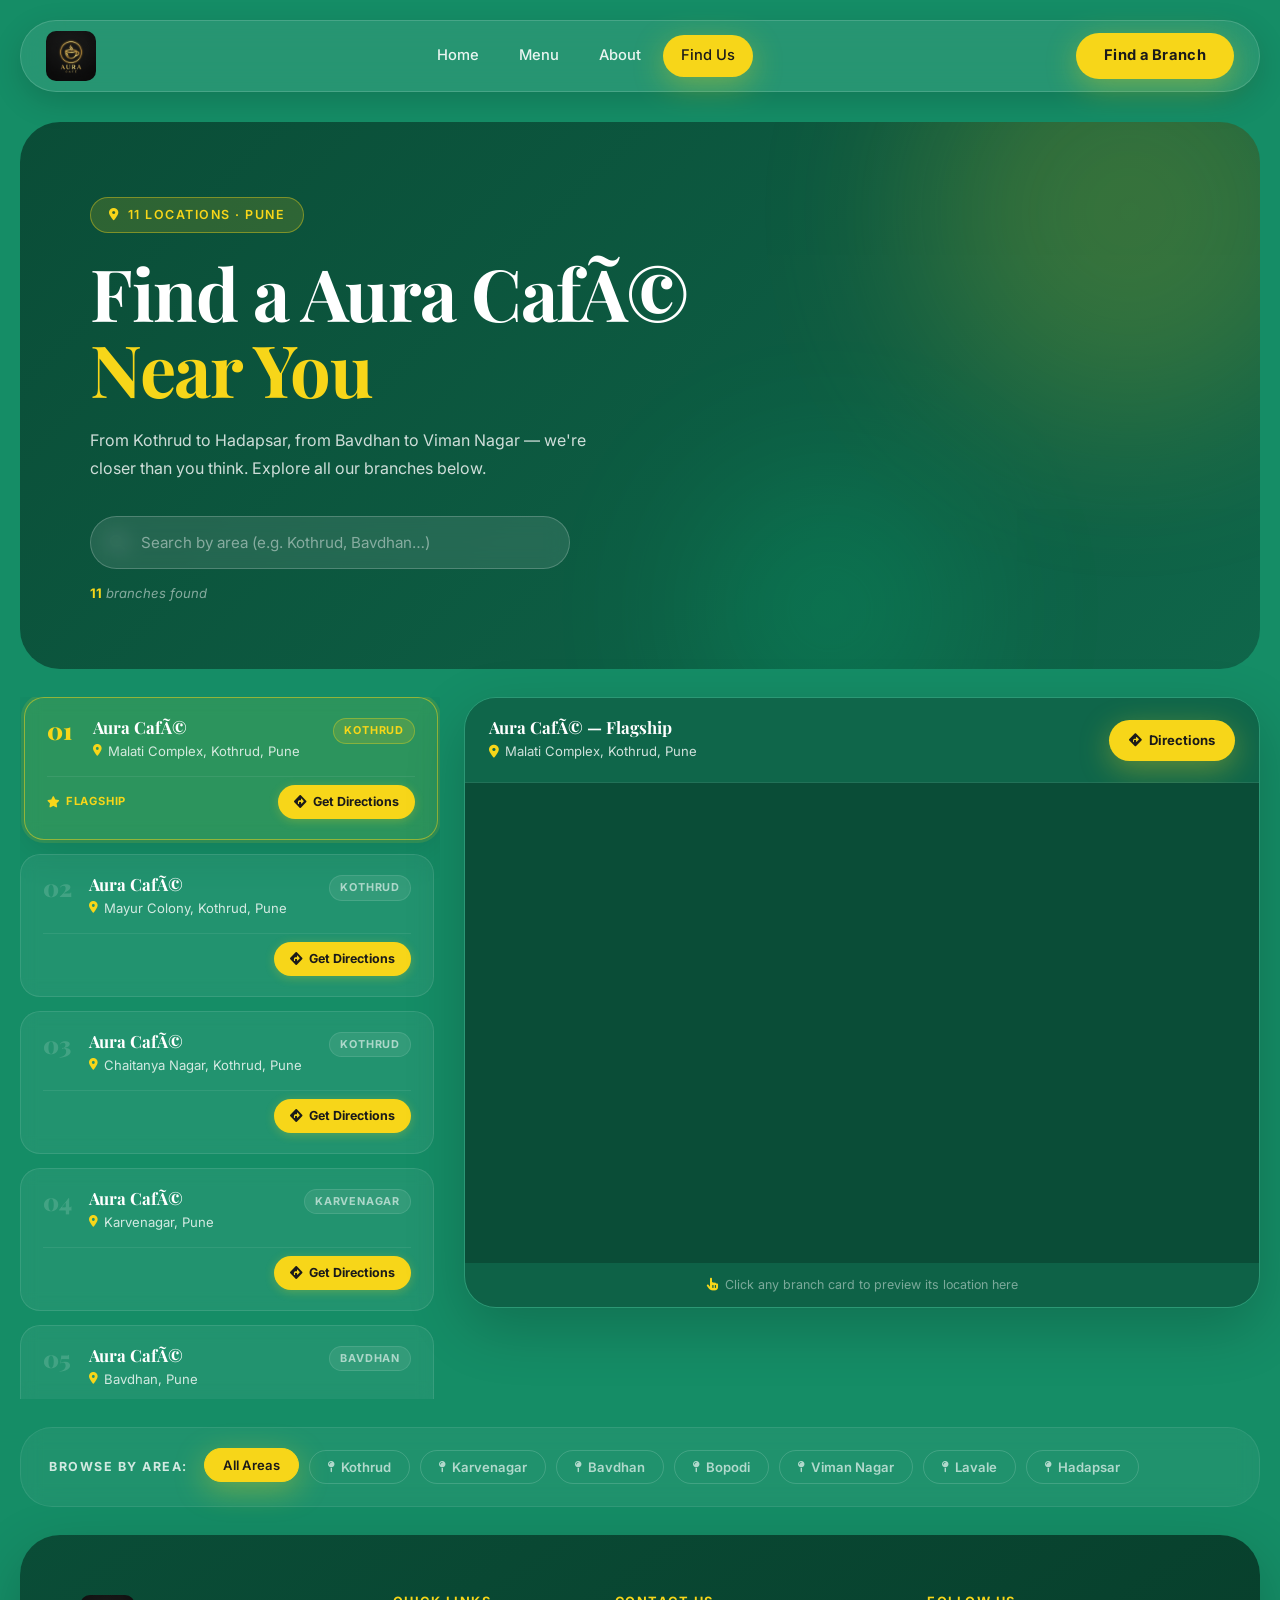
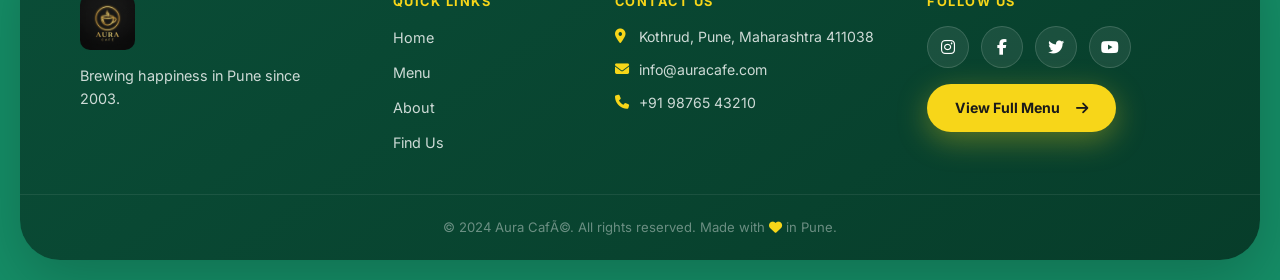
==== commit d5e6ffa1: "Rebrand website to Aura Cafe for portfolio showcase" ====
--- a/location.html
+++ b/location.html
@@ -1,12 +1,12 @@
-<!DOCTYPE html>
+﻿<!DOCTYPE html>
 <html lang="en">
 
 <head>
     <meta charset="UTF-8">
     <meta name="viewport" content="width=device-width, initial-scale=1.0">
-    <title>Find Us — Cafe Durga | 11 Branches Across Pune</title>
+    <title>Find Us — Aura CafÃ© | 11 Branches Across Pune</title>
     <meta name="description"
-        content="Find a Cafe Durga branch near you. We have 11 locations across Pune — Kothrud, Karvenagar, Bavdhan, Bopodi, Viman Nagar, Hadapsar and more.">
+        content="Find a Aura CafÃ© branch near you. We have 11 locations across Pune — Kothrud, Karvenagar, Bavdhan, Bopodi, Viman Nagar, Hadapsar and more.">
     <link rel="stylesheet" href="https://cdnjs.cloudflare.com/ajax/libs/font-awesome/6.4.0/css/all.min.css">
     <link rel="stylesheet" href="styles.css">
     <link rel="stylesheet" href="locations.css">
@@ -19,7 +19,7 @@
         <!-- HEADER -->
         <header class="top-header" id="topHeader">
             <div class="nav-logo">
-                <img src="logo 2.png" alt="Cafe Durga Logo" onerror="this.src='images/cafe_durga_logo.png'">
+                <img src="logo 2.png" alt="Aura CafÃ© Logo" onerror="this.src='images/aura_cafe_logo.png'">
             </div>
             <nav class="nav-links">
                 <a href="index.html">Home</a>
@@ -39,7 +39,7 @@
                 <span class="loc-hero-tag">
                     <i class="fa-solid fa-location-dot"></i> 11 Locations · Pune
                 </span>
-                <h1 class="loc-hero-title">Find a Cafe Durga<br><span class="yellow-text">Near You</span></h1>
+                <h1 class="loc-hero-title">Find a Aura CafÃ©<br><span class="yellow-text">Near You</span></h1>
                 <p class="loc-hero-sub">
                     From Kothrud to Hadapsar, from Bavdhan to Viman Nagar — we're closer than you think. Explore all our branches below.
                 </p>
@@ -70,13 +70,13 @@
             <aside class="branch-list" id="branchList">
 
                 <div class="branch-card active reveal" data-index="0"
-                    data-query="Hotel+Durga+Malati+Complex+Kothrud+Pune"
-                    data-directions="Hotel Durga, Malati Complex, Kothrud, Pune"
+                    data-query="Aura+Cafe+Malati+Complex+Kothrud+Pune"
+                    data-directions="Aura CafÃ©, Malati Complex, Kothrud, Pune"
                     data-area="Kothrud">
                     <div class="branch-card-header">
                         <div class="branch-number">01</div>
                         <div class="branch-info">
-                            <h3>Hotel Durga</h3>
+                            <h3>Aura CafÃ©</h3>
                             <p class="branch-address">
                                 <i class="fa-solid fa-location-dot"></i>
                                 Malati Complex, Kothrud, Pune
@@ -87,7 +87,7 @@
                     <div class="branch-card-footer">
                         <span class="branch-hq-badge"><i class="fa-solid fa-star"></i> Flagship</span>
                         <a class="branch-directions-btn"
-                            href="https://www.google.com/maps/dir/?api=1&destination=Hotel+Durga+Malati+Complex+Kothrud+Pune"
+                            href="https://www.google.com/maps/dir/?api=1&destination=Aura+Cafe+Malati+Complex+Kothrud+Pune"
                             target="_blank" rel="noopener">
                             <i class="fa-solid fa-diamond-turn-right"></i> Get Directions
                         </a>
@@ -95,13 +95,13 @@
                 </div>
 
                 <div class="branch-card reveal" data-index="1"
-                    data-query="Cafe+Durga+Mayur+Colony+Kothrud+Pune"
-                    data-directions="Cafe Durga, Mayur Colony, Kothrud, Pune"
+                    data-query="Aura+Cafe+Mayur+Colony+Kothrud+Pune"
+                    data-directions="Aura CafÃ©, Mayur Colony, Kothrud, Pune"
                     data-area="Kothrud">
                     <div class="branch-card-header">
                         <div class="branch-number">02</div>
                         <div class="branch-info">
-                            <h3>Cafe Durga</h3>
+                            <h3>Aura CafÃ©</h3>
                             <p class="branch-address">
                                 <i class="fa-solid fa-location-dot"></i>
                                 Mayur Colony, Kothrud, Pune
@@ -111,7 +111,7 @@
                     </div>
                     <div class="branch-card-footer">
                         <a class="branch-directions-btn"
-                            href="https://www.google.com/maps/dir/?api=1&destination=Cafe+Durga+Mayur+Colony+Kothrud+Pune"
+                            href="https://www.google.com/maps/dir/?api=1&destination=Aura+Cafe+Mayur+Colony+Kothrud+Pune"
                             target="_blank" rel="noopener">
                             <i class="fa-solid fa-diamond-turn-right"></i> Get Directions
                         </a>
@@ -119,13 +119,13 @@
                 </div>
 
                 <div class="branch-card reveal" data-index="2"
-                    data-query="Cafe+Durga+Chaitanya+Nagar+Kothrud+Pune"
-                    data-directions="Cafe Durga, Chaitanya Nagar, Kothrud, Pune"
+                    data-query="Aura+Cafe+Chaitanya+Nagar+Kothrud+Pune"
+                    data-directions="Aura CafÃ©, Chaitanya Nagar, Kothrud, Pune"
                     data-area="Kothrud">
                     <div class="branch-card-header">
                         <div class="branch-number">03</div>
                         <div class="branch-info">
-                            <h3>Cafe Durga</h3>
+                            <h3>Aura CafÃ©</h3>
                             <p class="branch-address">
                                 <i class="fa-solid fa-location-dot"></i>
                                 Chaitanya Nagar, Kothrud, Pune
@@ -135,7 +135,7 @@
                     </div>
                     <div class="branch-card-footer">
                         <a class="branch-directions-btn"
-                            href="https://www.google.com/maps/dir/?api=1&destination=Cafe+Durga+Chaitanya+Nagar+Kothrud+Pune"
+                            href="https://www.google.com/maps/dir/?api=1&destination=Aura+Cafe+Chaitanya+Nagar+Kothrud+Pune"
                             target="_blank" rel="noopener">
                             <i class="fa-solid fa-diamond-turn-right"></i> Get Directions
                         </a>
@@ -143,13 +143,13 @@
                 </div>
 
                 <div class="branch-card reveal" data-index="3"
-                    data-query="Cafe+Durga+Karvenagar+Pune"
-                    data-directions="Cafe Durga, Karvenagar, Pune"
+                    data-query="Aura+Cafe+Karvenagar+Pune"
+                    data-directions="Aura CafÃ©, Karvenagar, Pune"
                     data-area="Karvenagar">
                     <div class="branch-card-header">
                         <div class="branch-number">04</div>
                         <div class="branch-info">
-                            <h3>Cafe Durga</h3>
+                            <h3>Aura CafÃ©</h3>
                             <p class="branch-address">
                                 <i class="fa-solid fa-location-dot"></i>
                                 Karvenagar, Pune
@@ -159,7 +159,7 @@
                     </div>
                     <div class="branch-card-footer">
                         <a class="branch-directions-btn"
-                            href="https://www.google.com/maps/dir/?api=1&destination=Cafe+Durga+Karvenagar+Pune"
+                            href="https://www.google.com/maps/dir/?api=1&destination=Aura+Cafe+Karvenagar+Pune"
                             target="_blank" rel="noopener">
                             <i class="fa-solid fa-diamond-turn-right"></i> Get Directions
                         </a>
@@ -167,13 +167,13 @@
                 </div>
 
                 <div class="branch-card reveal" data-index="4"
-                    data-query="Cafe+Durga+Bavdhan+Pune"
-                    data-directions="Cafe Durga, Bavdhan, Pune"
+                    data-query="Aura+Cafe+Bavdhan+Pune"
+                    data-directions="Aura CafÃ©, Bavdhan, Pune"
                     data-area="Bavdhan">
                     <div class="branch-card-header">
                         <div class="branch-number">05</div>
                         <div class="branch-info">
-                            <h3>Cafe Durga</h3>
+                            <h3>Aura CafÃ©</h3>
                             <p class="branch-address">
                                 <i class="fa-solid fa-location-dot"></i>
                                 Bavdhan, Pune
@@ -183,7 +183,7 @@
                     </div>
                     <div class="branch-card-footer">
                         <a class="branch-directions-btn"
-                            href="https://www.google.com/maps/dir/?api=1&destination=Cafe+Durga+Bavdhan+Pune"
+                            href="https://www.google.com/maps/dir/?api=1&destination=Aura+Cafe+Bavdhan+Pune"
                             target="_blank" rel="noopener">
                             <i class="fa-solid fa-diamond-turn-right"></i> Get Directions
                         </a>
@@ -191,13 +191,13 @@
                 </div>
 
                 <div class="branch-card reveal" data-index="5"
-                    data-query="Cafe+Durga+Rambaug+Colony+Kothrud+Pune"
-                    data-directions="Cafe Durga, Rambaug Colony, Kothrud, Pune"
+                    data-query="Aura+Cafe+Rambaug+Colony+Kothrud+Pune"
+                    data-directions="Aura CafÃ©, Rambaug Colony, Kothrud, Pune"
                     data-area="Kothrud">
                     <div class="branch-card-header">
                         <div class="branch-number">06</div>
                         <div class="branch-info">
-                            <h3>Cafe Durga</h3>
+                            <h3>Aura CafÃ©</h3>
                             <p class="branch-address">
                                 <i class="fa-solid fa-location-dot"></i>
                                 Rambaug Colony, Kothrud, Pune
@@ -207,7 +207,7 @@
                     </div>
                     <div class="branch-card-footer">
                         <a class="branch-directions-btn"
-                            href="https://www.google.com/maps/dir/?api=1&destination=Cafe+Durga+Rambaug+Colony+Kothrud+Pune"
+                            href="https://www.google.com/maps/dir/?api=1&destination=Aura+Cafe+Rambaug+Colony+Kothrud+Pune"
                             target="_blank" rel="noopener">
                             <i class="fa-solid fa-diamond-turn-right"></i> Get Directions
                         </a>
@@ -215,13 +215,13 @@
                 </div>
 
                 <div class="branch-card reveal" data-index="6"
-                    data-query="Cafe+Durga+Bopodi+Pune"
-                    data-directions="Cafe Durga, Bopodi, Pune"
+                    data-query="Aura+Cafe+Bopodi+Pune"
+                    data-directions="Aura CafÃ©, Bopodi, Pune"
                     data-area="Bopodi">
                     <div class="branch-card-header">
                         <div class="branch-number">07</div>
                         <div class="branch-info">
-                            <h3>Cafe Durga</h3>
+                            <h3>Aura CafÃ©</h3>
                             <p class="branch-address">
                                 <i class="fa-solid fa-location-dot"></i>
                                 Bopodi, Pune
@@ -231,7 +231,7 @@
                     </div>
                     <div class="branch-card-footer">
                         <a class="branch-directions-btn"
-                            href="https://www.google.com/maps/dir/?api=1&destination=Cafe+Durga+Bopodi+Pune"
+                            href="https://www.google.com/maps/dir/?api=1&destination=Aura+Cafe+Bopodi+Pune"
                             target="_blank" rel="noopener">
                             <i class="fa-solid fa-diamond-turn-right"></i> Get Directions
                         </a>
@@ -239,13 +239,13 @@
                 </div>
 
                 <div class="branch-card reveal" data-index="7"
-                    data-query="Durga+Cafe+Viman+Nagar+Pune"
-                    data-directions="Durga Cafe, Viman Nagar, Pune"
+                    data-query="Aura+Cafe+Viman+Nagar+Pune"
+                    data-directions="Aura CafÃ©, Viman Nagar, Pune"
                     data-area="Viman Nagar">
                     <div class="branch-card-header">
                         <div class="branch-number">08</div>
                         <div class="branch-info">
-                            <h3>Durga Cafe</h3>
+                            <h3>Aura CafÃ©</h3>
                             <p class="branch-address">
                                 <i class="fa-solid fa-location-dot"></i>
                                 Viman Nagar, Pune
@@ -255,7 +255,7 @@
                     </div>
                     <div class="branch-card-footer">
                         <a class="branch-directions-btn"
-                            href="https://www.google.com/maps/dir/?api=1&destination=Durga+Cafe+Viman+Nagar+Pune"
+                            href="https://www.google.com/maps/dir/?api=1&destination=Aura+Cafe+Viman+Nagar+Pune"
                             target="_blank" rel="noopener">
                             <i class="fa-solid fa-diamond-turn-right"></i> Get Directions
                         </a>
@@ -263,13 +263,13 @@
                 </div>
 
                 <div class="branch-card reveal" data-index="8"
-                    data-query="Cafe+Durga+Sahawas+Society+Karvenagar+Pune"
-                    data-directions="Cafe Durga, Sahawas Society, Karvenagar, Pune"
+                    data-query="Aura+Cafe+Sahawas+Society+Karvenagar+Pune"
+                    data-directions="Aura CafÃ©, Sahawas Society, Karvenagar, Pune"
                     data-area="Karvenagar">
                     <div class="branch-card-header">
                         <div class="branch-number">09</div>
                         <div class="branch-info">
-                            <h3>Cafe Durga</h3>
+                            <h3>Aura CafÃ©</h3>
                             <p class="branch-address">
                                 <i class="fa-solid fa-location-dot"></i>
                                 Sahawas Society, Karvenagar, Pune
@@ -279,7 +279,7 @@
                     </div>
                     <div class="branch-card-footer">
                         <a class="branch-directions-btn"
-                            href="https://www.google.com/maps/dir/?api=1&destination=Cafe+Durga+Sahawas+Society+Karvenagar+Pune"
+                            href="https://www.google.com/maps/dir/?api=1&destination=Aura+Cafe+Sahawas+Society+Karvenagar+Pune"
                             target="_blank" rel="noopener">
                             <i class="fa-solid fa-diamond-turn-right"></i> Get Directions
                         </a>
@@ -287,13 +287,13 @@
                 </div>
 
                 <div class="branch-card reveal" data-index="9"
-                    data-query="Cafe+Durga+Symbiosis+Lavale+Road+Pune"
-                    data-directions="Cafe Durga, Symbiosis Lavale Road, Pune"
+                    data-query="Aura+Cafe+Symbiosis+Lavale+Road+Pune"
+                    data-directions="Aura CafÃ©, Symbiosis Lavale Road, Pune"
                     data-area="Lavale">
                     <div class="branch-card-header">
                         <div class="branch-number">10</div>
                         <div class="branch-info">
-                            <h3>Cafe Durga</h3>
+                            <h3>Aura CafÃ©</h3>
                             <p class="branch-address">
                                 <i class="fa-solid fa-location-dot"></i>
                                 Symbiosis Lavale Road, Pune
@@ -303,7 +303,7 @@
                     </div>
                     <div class="branch-card-footer">
                         <a class="branch-directions-btn"
-                            href="https://www.google.com/maps/dir/?api=1&destination=Cafe+Durga+Symbiosis+Lavale+Road+Pune"
+                            href="https://www.google.com/maps/dir/?api=1&destination=Aura+Cafe+Symbiosis+Lavale+Road+Pune"
                             target="_blank" rel="noopener">
                             <i class="fa-solid fa-diamond-turn-right"></i> Get Directions
                         </a>
@@ -311,13 +311,13 @@
                 </div>
 
                 <div class="branch-card reveal" data-index="10"
-                    data-query="Cafe+Durga+Hadapsar+Pune"
-                    data-directions="Cafe Durga, Hadapsar, Pune"
+                    data-query="Aura+Cafe+Hadapsar+Pune"
+                    data-directions="Aura CafÃ©, Hadapsar, Pune"
                     data-area="Hadapsar">
                     <div class="branch-card-header">
                         <div class="branch-number">11</div>
                         <div class="branch-info">
-                            <h3>Cafe Durga</h3>
+                            <h3>Aura CafÃ©</h3>
                             <p class="branch-address">
                                 <i class="fa-solid fa-location-dot"></i>
                                 Hadapsar, Pune
@@ -327,7 +327,7 @@
                     </div>
                     <div class="branch-card-footer">
                         <a class="branch-directions-btn"
-                            href="https://www.google.com/maps/dir/?api=1&destination=Cafe+Durga+Hadapsar+Pune"
+                            href="https://www.google.com/maps/dir/?api=1&destination=Aura+Cafe+Hadapsar+Pune"
                             target="_blank" rel="noopener">
                             <i class="fa-solid fa-diamond-turn-right"></i> Get Directions
                         </a>
@@ -348,11 +348,11 @@
                 <div class="map-sticky">
                     <div class="map-header">
                         <div class="map-header-info">
-                            <h3 id="mapBranchName">Hotel Durga — Flagship</h3>
+                            <h3 id="mapBranchName">Aura CafÃ© — Flagship</h3>
                             <p id="mapBranchAddr"><i class="fa-solid fa-location-dot"></i> Malati Complex, Kothrud, Pune</p>
                         </div>
                         <a id="mapDirectionsLink"
-                            href="https://www.google.com/maps/dir/?api=1&destination=Hotel+Durga+Malati+Complex+Kothrud+Pune"
+                            href="https://www.google.com/maps/dir/?api=1&destination=Aura+Cafe+Malati+Complex+Kothrud+Pune"
                             target="_blank" rel="noopener" class="map-directions-pill">
                             <i class="fa-solid fa-diamond-turn-right"></i> Directions
                         </a>
@@ -360,8 +360,8 @@
                     <div class="map-frame-wrap">
                         <iframe
                             id="googleMapIframe"
-                            title="Cafe Durga Location Map"
-                            src="https://maps.google.com/maps?q=Hotel+Durga+Malati+Complex+Kothrud+Pune&output=embed&hl=en&z=16"
+                            title="Aura CafÃ© Location Map"
+                            src="https://maps.google.com/maps?q=Aura+Cafe+Malati+Complex+Kothrud+Pune&output=embed&hl=en&z=16"
                             loading="lazy"
                             referrerpolicy="no-referrer-when-downgrade"
                             allowfullscreen>
@@ -412,8 +412,8 @@
         <footer class="site-footer">
             <div class="footer-top reveal">
                 <div class="footer-brand">
-                    <img src="logo 2.png" alt="Cafe Durga Logo" class="footer-logo"
-                        onerror="this.src='images/cafe_durga_logo.png'">
+                    <img src="logo 2.png" alt="Aura CafÃ© Logo" class="footer-logo"
+                        onerror="this.src='images/aura_cafe_logo.png'">
                     <p class="footer-tagline">Brewing happiness in Pune since 2003.</p>
                 </div>
                 <div class="footer-links-group">
@@ -426,7 +426,7 @@
                 <div class="footer-contact-group">
                     <h5>Contact Us</h5>
                     <p><i class="fa-solid fa-location-dot"></i> Kothrud, Pune, Maharashtra 411038</p>
-                    <p><i class="fa-solid fa-envelope"></i> info@durgacafe.com</p>
+                    <p><i class="fa-solid fa-envelope"></i> info@auracafe.com</p>
                     <p><i class="fa-solid fa-phone"></i> +91 98765 43210</p>
                 </div>
                 <div class="footer-social-group">
@@ -442,7 +442,7 @@
                 </div>
             </div>
             <div class="footer-bottom">
-                <p>&copy; 2024 Cafe Durga. All rights reserved. Made with
+                <p>&copy; 2024 Aura CafÃ©. All rights reserved. Made with
                     <i class="fa-solid fa-heart" style="color:#F7D619;"></i> in Pune.
                 </p>
             </div>
--- a/styles.css
+++ b/styles.css
@@ -1,5 +1,5 @@
 /* ==========================================================================
-   CAFE DURGA — PREMIUM REDESIGN v2.0
+   AURA CAFÉ — PREMIUM REDESIGN v2.0
    ========================================================================== */
 
 @import url('https://fonts.googleapis.com/css2?family=Inter:wght@300;400;500;600;700&family=Playfair+Display:ital,wght@0,400;0,600;0,700;0,900;1,400;1,700&display=swap');
--- a/locations.css
+++ b/locations.css
@@ -1,5 +1,5 @@
 /* ==========================================================================
-   CAFE DURGA — LOCATIONS PAGE STYLES (locations.css)
+   AURA CAFÉ — LOCATIONS PAGE STYLES (locations.css)
    ========================================================================== */
 
 /* =========================================
